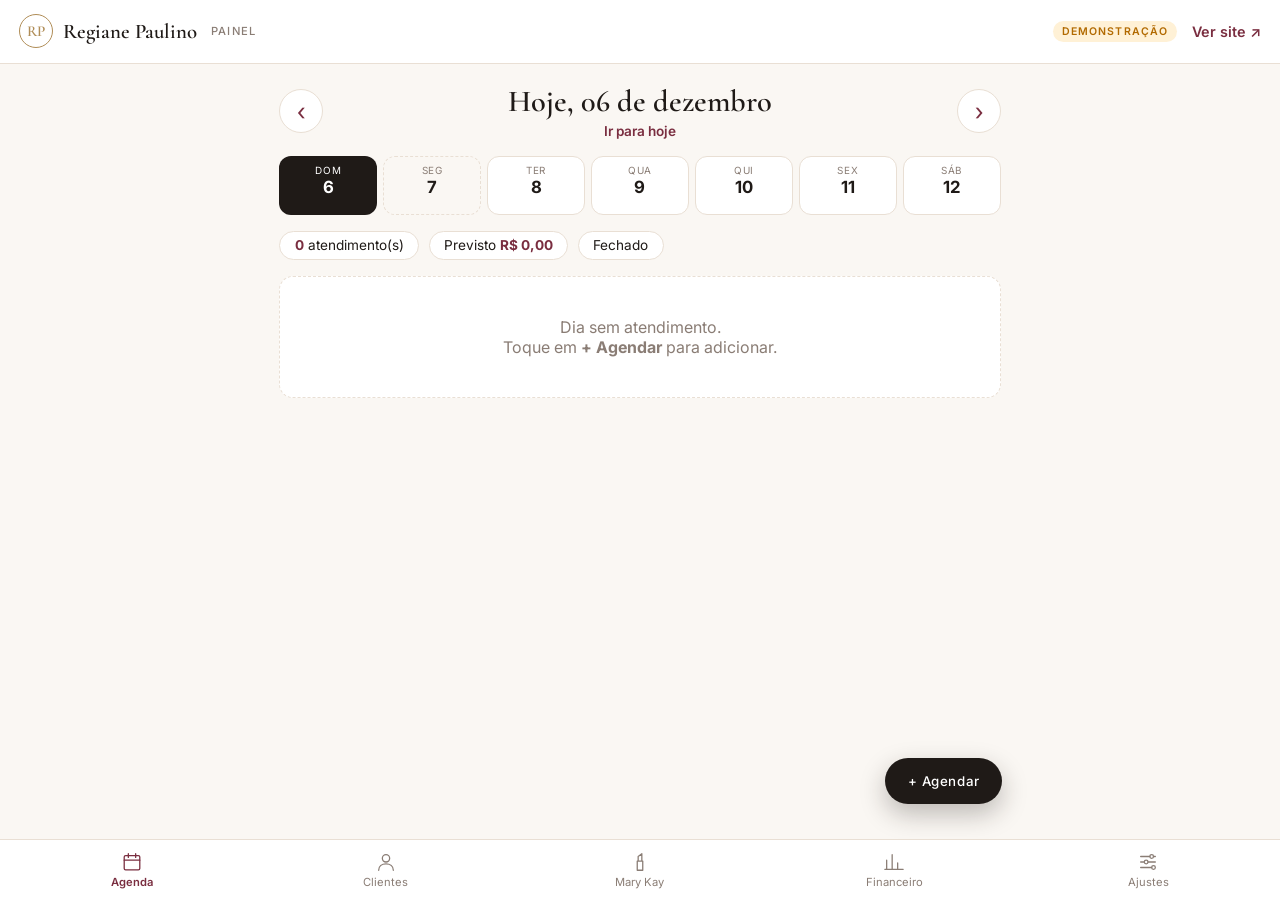
==== admin.html @ 3dbff3c8 "Add files via upload" ====
<!DOCTYPE html>
<html lang="pt-BR">
<head>
  <meta charset="UTF-8">
  <meta name="viewport" content="width=device-width, initial-scale=1.0">
  <meta name="robots" content="noindex">
  <meta name="theme-color" content="#1f1a17">
  <title>Painel · Regiane Paulino</title>
  <link rel="preconnect" href="https://fonts.googleapis.com">
  <link rel="preconnect" href="https://fonts.gstatic.com" crossorigin>
  <link href="https://fonts.googleapis.com/css2?family=Cormorant+Garamond:wght@500;600&family=Inter:wght@400;500;600&display=swap" rel="stylesheet">
  <link rel="stylesheet" href="admin.css">
</head>
<body>
  <!-- LOGIN (só no modo online) -->
  <div class="login" id="login" hidden>
    <form class="login-card" id="login-form">
      <div class="logo"><span class="mono">RP</span>Regiane Paulino</div>
      <p class="ajuda">Entre para acessar a agenda.</p>
      <label>E-mail<input type="email" name="email" required autocomplete="username"></label>
      <label>Senha<input type="password" name="senha" required autocomplete="current-password"></label>
      <p class="erro" id="login-erro"></p>
      <button class="btn btn-full" type="submit">Entrar</button>
    </form>
  </div>

  <div class="carregando" id="carregando"><span class="spinner"></span></div>

  <header class="a-topo">
    <div class="logo"><span class="mono">RP</span>Regiane Paulino <small>Painel</small></div>
    <div class="topo-dir">
      <span class="modo" id="modo"></span>
      <a href="index.html" class="a-link" target="_blank">Ver site ↗</a>
    </div>
  </header>

  <main class="a-main">
    <!-- AGENDA -->
    <section class="view ativa" id="v-agenda">
      <div id="ag-pendentes"></div>
      <div class="cab">
        <button class="ic" data-dia="-1" aria-label="Dia anterior">‹</button>
        <div class="cab-centro">
          <h2 id="ag-titulo"></h2>
          <button class="lnk" id="ag-hoje">Ir para hoje</button>
        </div>
        <button class="ic" data-dia="1" aria-label="Próximo dia">›</button>
      </div>
      <div class="semana" id="ag-semana"></div>
      <div class="resumo" id="ag-resumo"></div>
      <div class="lista" id="ag-lista"></div>
      <button class="fab" data-novo="agendamento">+ Agendar</button>
    </section>

    <!-- CLIENTES -->
    <section class="view" id="v-clientes">
      <div class="cab"><h2>Clientes</h2></div>
      <input class="busca" id="cli-busca" type="search" placeholder="Buscar por nome ou telefone…">
      <div class="lista" id="cli-lista"></div>
      <button class="fab" data-novo="cliente">+ Cliente</button>
    </section>

    <!-- MARY KAY -->
    <section class="view" id="v-mk">
      <div class="cab"><h2>Mary Kay</h2></div>
      <div class="abas">
        <button class="aba ativa" data-sub="vendas">Vendas</button>
        <button class="aba" data-sub="produtos">Estoque</button>
      </div>
      <div class="sub ativa" id="mk-vendas">
        <div class="lista" id="mk-lista-vendas"></div>
        <button class="fab" data-novo="venda">+ Venda</button>
      </div>
      <div class="sub" id="mk-produtos">
        <div class="lista" id="mk-lista-produtos"></div>
        <button class="fab" data-novo="produto">+ Produto</button>
      </div>
    </section>

    <!-- FINANCEIRO -->
    <section class="view" id="v-fin">
      <div class="cab"><h2>Financeiro</h2></div>
      <div class="abas" id="fin-periodo">
        <button class="aba" data-p="hoje">Hoje</button>
        <button class="aba" data-p="semana">7 dias</button>
        <button class="aba ativa" data-p="mes">Este mês</button>
        <button class="aba" data-p="ano">Este ano</button>
      </div>
      <div class="kpis" id="fin-kpis"></div>
      <h3 class="sub-tit">Serviços mais feitos</h3>
      <div class="lista" id="fin-top"></div>
      <h3 class="sub-tit">A receber (Mary Kay fiado)</h3>
      <div class="lista" id="fin-receber"></div>
    </section>

    <!-- AJUSTES -->
    <section class="view" id="v-ajustes">
      <div class="cab"><h2>Ajustes</h2></div>

      <h3 class="sub-tit">Horário de atendimento</h3>
      <div class="lista" id="aj-horarios"></div>

      <h3 class="sub-tit">Folgas e bloqueios</h3>
      <p class="ajuda">Feriados, férias, compromissos — o site não oferece horários nesses períodos.</p>
      <div class="lista" id="aj-bloqueios"></div>
      <button class="btn btn-outline" data-novo="bloqueio">+ Bloquear período</button>

      <h3 class="sub-tit">Regras do agendamento online</h3>
      <div class="lista" id="aj-regras"></div>

      <h3 class="sub-tit">Serviços, duração e preços</h3>
      <div class="lista" id="aj-servicos"></div>
      <button class="btn btn-outline" data-novo="servico">+ Novo serviço</button>

      <h3 class="sub-tit">Dados</h3>
      <p class="ajuda" id="aj-dados-ajuda"></p>
      <div class="botoes">
        <button class="btn" id="aj-exportar">Baixar backup</button>
        <label class="btn btn-outline" id="aj-importar-l">Restaurar backup<input type="file" id="aj-importar" accept="application/json" hidden></label>
        <button class="btn btn-perigo" id="aj-apagar">Apagar dados de teste</button>
        <button class="btn btn-outline" id="aj-sair" hidden>Sair</button>
      </div>
    </section>
  </main>

  <nav class="a-nav">
    <button class="ativa" data-view="agenda"><svg viewBox="0 0 24 24"><rect x="3.5" y="5" width="17" height="15.5" rx="1.5"/><path d="M3.5 10h17M8 3v4M16 3v4"/></svg>Agenda<b class="badge" id="badge-pend" hidden></b></button>
    <button data-view="clientes"><svg viewBox="0 0 24 24"><circle cx="12" cy="8" r="4"/><path d="M4 21c0-4.4 3.6-7 8-7s8 2.6 8 7"/></svg>Clientes</button>
    <button data-view="mk"><svg viewBox="0 0 24 24"><path d="M9 21h6V11H9zM10 11V6l4-3v8"/></svg>Mary Kay</button>
    <button data-view="fin"><svg viewBox="0 0 24 24"><path d="M4 20V10M10 20V4M16 20v-7M22 20H2"/></svg>Financeiro</button>
    <button data-view="ajustes"><svg viewBox="0 0 24 24"><path d="M4 6h10M18 6h2M4 12h4M12 12h8M4 18h12"/><circle cx="16" cy="6" r="2"/><circle cx="10" cy="12" r="2"/><circle cx="18" cy="18" r="2"/></svg>Ajustes</button>
  </nav>

  <dialog class="modal" id="modal">
    <form method="dialog" id="modal-form" novalidate>
      <h3 id="modal-titulo"></h3>
      <div id="modal-aviso" class="aviso" hidden></div>
      <div id="modal-campos"></div>
      <div id="modal-extra"></div>
      <div class="modal-acoes">
        <button type="button" class="btn btn-perigo-lnk" id="modal-excluir" hidden>Excluir</button>
        <span></span>
        <button type="button" class="btn btn-outline" id="modal-cancelar">Cancelar</button>
        <button type="submit" class="btn" id="modal-salvar">Salvar</button>
      </div>
    </form>
  </dialog>

  <div class="toast" id="toast"></div>

  <script src="config.js"></script>
  <script src="agenda-core.js"></script>
  <script src="api.js"></script>
  <script src="admin.js"></script>
</body>
</html>
---- admin.css ----
:root {
  --rose: #7a2e40; --rose-esc: #5e2231; --rose-claro: #f1e4e5; --ouro: #b08d57;
  --nude: #faf7f3; --nude-2: #e9dfd4; --tinta: #1f1a17; --cinza: #8a7d75; --branco: #fff;
  --ok: #2e7d4f; --ok-claro: #dff2e6; --alerta: #b26a00; --alerta-claro: #fff1d6; --perigo: #b3261e;
}
* { box-sizing: border-box; margin: 0; padding: 0; }
body { font-family: "Inter", system-ui, sans-serif; background: var(--nude); color: var(--tinta); padding-bottom: 84px; }
em { font-style: italic; color: var(--rose); }
button { font-family: inherit; cursor: pointer; }
[hidden] { display: none !important; }

.a-topo { position: sticky; top: 0; z-index: 20; display: flex; justify-content: space-between; align-items: center; padding: .9rem 1.2rem; background: var(--branco); border-bottom: 1px solid var(--nude-2); }
.logo { font-family: "Cormorant Garamond", Georgia, serif; font-weight: 600; font-size: 1.3rem; display: flex; align-items: center; gap: .6rem; }
.logo .mono { width: 34px; height: 34px; border: 1px solid var(--ouro); border-radius: 50%; display: grid; place-items: center; color: var(--ouro); font-size: .95rem; }
.logo small { font-family: "Inter", sans-serif; font-weight: 500; font-size: .7rem; text-transform: uppercase; letter-spacing: .1em; color: var(--cinza); margin-left: .3rem; }
.a-link { color: var(--rose); font-weight: 600; font-size: .9rem; text-decoration: none; }

.a-main { max-width: 760px; margin: 0 auto; padding: 1.2rem; }
.view { display: none; }
.view.ativa { display: block; }
.sub { display: none; }
.sub.ativa { display: block; }

.cab { display: flex; align-items: center; justify-content: space-between; gap: 1rem; margin-bottom: 1rem; }
.cab h2 { font-family: "Cormorant Garamond", Georgia, serif; font-weight: 600; font-size: 1.9rem; }
.cab h2::first-letter { text-transform: uppercase; }
.cab-centro { text-align: center; }
.ic { width: 44px; height: 44px; border-radius: 50%; border: 1px solid var(--nude-2); background: var(--branco); font-size: 1.5rem; color: var(--rose); }
.lnk { background: none; border: 0; color: var(--rose); font-weight: 600; font-size: .85rem; }

.resumo { display: flex; gap: .6rem; margin-bottom: 1rem; flex-wrap: wrap; }
.pill { background: var(--branco); border: 1px solid var(--nude-2); border-radius: 999px; padding: .35rem .9rem; font-size: .85rem; }
.pill b { color: var(--rose); }

.lista { display: grid; gap: .7rem; margin-bottom: 1rem; }
.item { background: var(--branco); border-radius: 14px; padding: .9rem 1rem; display: flex; gap: .9rem; align-items: center; border: 1px solid var(--nude-2); cursor: pointer; }
.item:hover { border-color: var(--rose-claro); }
.item .hora { font-weight: 700; color: var(--rose); min-width: 52px; font-size: 1.05rem; }
.item .corpo { flex: 1; min-width: 0; }
.item .t1 { font-weight: 600; }
.item .t2 { font-size: .85rem; color: var(--cinza); white-space: nowrap; overflow: hidden; text-overflow: ellipsis; }
.item .valor { font-weight: 600; white-space: nowrap; }
.item.cancelado { opacity: .5; }
.item.cancelado .t1 { text-decoration: line-through; }
.mini { border: 1px solid var(--nude-2); background: var(--branco); border-radius: 50%; width: 36px; height: 36px; display: grid; place-items: center; color: var(--rose); flex: none; }
.mini svg { width: 18px; height: 18px; fill: none; stroke: currentColor; stroke-width: 1.6; stroke-linecap: round; stroke-linejoin: round; }
.mini:hover { background: var(--rose-claro); }
.vazio { text-align: center; color: var(--cinza); padding: 2.5rem 1rem; background: var(--branco); border-radius: 14px; border: 1px dashed var(--nude-2); }

.st { font-size: .72rem; font-weight: 600; padding: .15rem .55rem; border-radius: 999px; text-transform: uppercase; letter-spacing: .03em; }
.st-agendado { background: var(--rose-claro); color: var(--rose-esc); }
.st-concluido, .st-pago { background: var(--ok-claro); color: var(--ok); }
.st-cancelado { background: #eee; color: #666; }
.st-fiado, .st-baixo { background: var(--alerta-claro); color: var(--alerta); }

.busca { width: 100%; padding: .8rem 1rem; border-radius: 12px; border: 1px solid var(--nude-2); font: inherit; margin-bottom: 1rem; background: var(--branco); }
.abas { display: flex; gap: .4rem; background: var(--branco); padding: .3rem; border-radius: 999px; margin-bottom: 1rem; border: 1px solid var(--nude-2); }
.aba { flex: 1; border: 0; background: none; padding: .55rem; border-radius: 999px; font-weight: 500; color: var(--cinza); }
.aba.ativa { background: var(--rose); color: var(--branco); }

.kpis { display: grid; grid-template-columns: repeat(2, 1fr); gap: .7rem; margin-bottom: 1.5rem; }
.kpi { background: var(--branco); border-radius: 14px; padding: 1rem; border: 1px solid var(--nude-2); }
.kpi small { color: var(--cinza); font-size: .8rem; }
.kpi strong { display: block; font-size: 1.45rem; margin-top: .2rem; font-weight: 600; }
.kpi.destaque { background: var(--tinta) !important; border-color: var(--tinta) !important; }
.kpi.destaque small { color: #d8bf95 !important; }
.kpi.destaque { background: var(--rose); color: var(--branco); border-color: var(--rose); grid-column: span 2; }
.kpi.destaque small { color: var(--rose-claro); }
.sub-tit { font-size: 1rem; margin: 1.5rem 0 .7rem; }
.sub-tit.perigo { color: var(--perigo); }
.ajuda { color: var(--cinza); font-size: .9rem; margin-bottom: .8rem; }
.botoes { display: flex; gap: .6rem; flex-wrap: wrap; }

.btn { display: inline-block; background: var(--rose); color: var(--branco); border: 2px solid var(--rose); padding: .65rem 1.2rem; border-radius: 999px; font-weight: 600; font-size: .92rem; }
.btn-outline { background: transparent; color: var(--rose); }
.btn-perigo { background: var(--perigo); border-color: var(--perigo); }
.btn-perigo-lnk { background: none; border-color: transparent; color: var(--perigo); padding-left: 0; }

.fab { position: fixed; right: 18px; bottom: 96px; z-index: 15; background: var(--tinta); color: var(--branco); border: 0; border-radius: 999px; padding: .95rem 1.4rem; font-weight: 500; letter-spacing: .04em; box-shadow: 0 10px 26px rgba(31,26,23,.28); }

.a-nav { position: fixed; left: 0; right: 0; bottom: 0; z-index: 20; display: grid; grid-template-columns: repeat(5, 1fr); background: var(--branco); border-top: 1px solid var(--nude-2); padding: .4rem .3rem calc(.4rem + env(safe-area-inset-bottom)); }
.a-nav button { background: none; border: 0; font-size: .7rem; color: var(--cinza); display: grid; gap: .1rem; padding: .3rem 0; border-radius: 12px; }
.a-nav svg { width: 22px; height: 22px; margin: 0 auto; fill: none; stroke: currentColor; stroke-width: 1.4; stroke-linecap: round; stroke-linejoin: round; }
.a-nav .ativa { color: var(--rose); font-weight: 600; }

.modal { border: 0; border-radius: 20px; padding: 0; width: min(520px, 94vw); margin: auto; box-shadow: 0 20px 60px rgba(0,0,0,.25); }
.modal::backdrop { background: rgba(43,29,32,.55); }
.modal form { padding: 1.4rem; display: grid; gap: .9rem; }
.modal h3 { font-family: "Cormorant Garamond", Georgia, serif; font-weight: 600; font-size: 1.6rem; }
#modal-campos { display: grid; gap: .8rem; grid-template-columns: 1fr 1fr; }
#modal-campos label { display: grid; gap: .3rem; font-size: .85rem; font-weight: 500; grid-column: span 2; }
#modal-campos label.meia { grid-column: span 1; }
#modal-campos input, #modal-campos select, #modal-campos textarea { font: inherit; padding: .7rem .85rem; border: 1px solid var(--nude-2); border-radius: 10px; background: var(--nude); width: 100%; }
#modal-campos .check { display: flex; align-items: center; gap: .5rem; }
#modal-campos .check input { width: auto; }
.modal-acoes { display: flex; gap: .5rem; align-items: center; }
.modal-acoes span { flex: 1; }

.toast { position: fixed; left: 50%; bottom: 100px; transform: translate(-50%, 20px); background: var(--tinta); color: var(--branco); padding: .7rem 1.2rem; border-radius: 999px; font-size: .9rem; opacity: 0; pointer-events: none; transition: .25s; z-index: 50; }
.toast.show { opacity: 1; transform: translate(-50%, 0); }

@media (min-width: 900px) {
  .fab { right: calc(50% - 380px + 18px); }
}

/* ---------- agendamento: novos elementos ---------- */
.login { position: fixed; inset: 0; z-index: 90; background: var(--nude); display: grid; place-items: center; padding: 1.2rem; }
.login-card { background: var(--branco); border-top: 3px solid var(--rose); padding: 2.2rem; width: min(380px, 100%); display: grid; gap: 1rem; box-shadow: 0 20px 60px rgba(31,26,23,.1); }
.login-card .logo { font-size: 1.5rem; }
.login-card label { display: grid; gap: .3rem; font-size: .85rem; font-weight: 500; }
.login-card input { font: inherit; padding: .75rem .85rem; border: 1px solid var(--nude-2); border-radius: 10px; background: var(--nude); }
.erro { color: var(--perigo); font-size: .88rem; }
.erro:empty { display: none; }
.btn-full { width: 100%; }
.carregando { position: fixed; inset: 0; z-index: 80; background: rgba(250,247,243,.8); display: grid; place-items: center; }
.carregando[hidden] { display: none; }
.spinner { width: 30px; height: 30px; border: 2px solid var(--nude-2); border-top-color: var(--rose); border-radius: 50%; animation: gira .9s linear infinite; }
@keyframes gira { to { transform: rotate(360deg); } }
.topo-dir { display: flex; align-items: center; gap: .9rem; }
.modo { font-size: .66rem; letter-spacing: .1em; text-transform: uppercase; font-weight: 600; padding: .25rem .6rem; border-radius: 999px; background: var(--ok-claro); color: var(--ok); }
.modo.demo { background: var(--alerta-claro); color: var(--alerta); }

.a-nav button { position: relative; }
.badge { position: absolute; top: 2px; left: 55%; min-width: 18px; height: 18px; padding: 0 5px; border-radius: 999px; background: var(--rose); color: var(--branco); font-size: .66rem; display: grid; place-items: center; font-weight: 600; }

.pendentes { background: var(--alerta-claro); border: 1px solid #f0d9a8; border-radius: 16px; padding: 1rem; margin-bottom: 1.4rem; display: grid; gap: .6rem; }
.pendentes h3 { font-size: .95rem; display: flex; align-items: center; gap: .5rem; }
.pendentes h3 b { background: var(--alerta); color: var(--branco); border-radius: 999px; font-size: .72rem; padding: .1rem .5rem; }
.item.pend { border-color: #f0d9a8; }

.semana { display: grid; grid-template-columns: repeat(7, 1fr); gap: .35rem; margin-bottom: 1rem; }
.sd { background: var(--branco); border: 1px solid var(--nude-2); border-radius: 12px; padding: .45rem 0 .3rem; display: grid; gap: .05rem; color: var(--tinta); }
.sd small { font-size: .62rem; text-transform: uppercase; letter-spacing: .06em; color: var(--cinza); }
.sd b { font-size: 1.05rem; }
.sd i { font-style: normal; color: var(--rose); font-size: .7rem; line-height: 1; min-height: .7rem; letter-spacing: 1px; }
.sd.fechado { background: transparent; border-style: dashed; }
.sd.hoje b { color: var(--rose); }
.sd.sel { background: var(--tinta); border-color: var(--tinta); color: var(--branco); }
.sd.sel small, .sd.sel b, .sd.sel i { color: var(--branco); }

.item .hora { display: grid; line-height: 1.15; }
.item .hora small { font-size: .72rem; font-weight: 500; color: var(--cinza); }
.tag-site { font-size: .6rem; text-transform: uppercase; letter-spacing: .08em; background: var(--nude); border: 1px solid var(--nude-2); border-radius: 6px; padding: .05rem .35rem; color: var(--cinza); font-weight: 600; vertical-align: middle; }
.mini.conf { color: var(--ok); }
.mini.rec { color: var(--perigo); }
.item.faltou { opacity: .55; }
.pill.bloq { background: #f3e6e8; border-color: #e7c9cf; color: var(--rose-esc); }
.st-pendente { background: var(--alerta-claro); color: var(--alerta); }
.st-faltou { background: #f6dede; color: var(--perigo); }

.aviso { background: var(--alerta-claro); color: #6d4a00; border-radius: 10px; padding: .7rem .9rem; font-size: .88rem; }
.aviso[hidden] { display: none; }
#modal-campos label.check.meia { grid-column: span 1; }
.meta { margin: 0; }
.hist-tit { font-size: .9rem; margin-top: .4rem; }
.hist { list-style: none; display: grid; gap: .4rem; max-height: 200px; overflow: auto; }
.hist li { display: flex; gap: .6rem; align-items: center; font-size: .85rem; background: var(--nude); border-radius: 8px; padding: .45rem .6rem; }
.hist li span { color: var(--cinza); white-space: nowrap; }
.hist li em { margin-left: auto; font-style: normal; }
.toast.erro { background: var(--perigo); }
.modal { max-height: 92vh; }
.modal form { max-height: 92vh; overflow: auto; }
.btn:disabled { opacity: .6; }
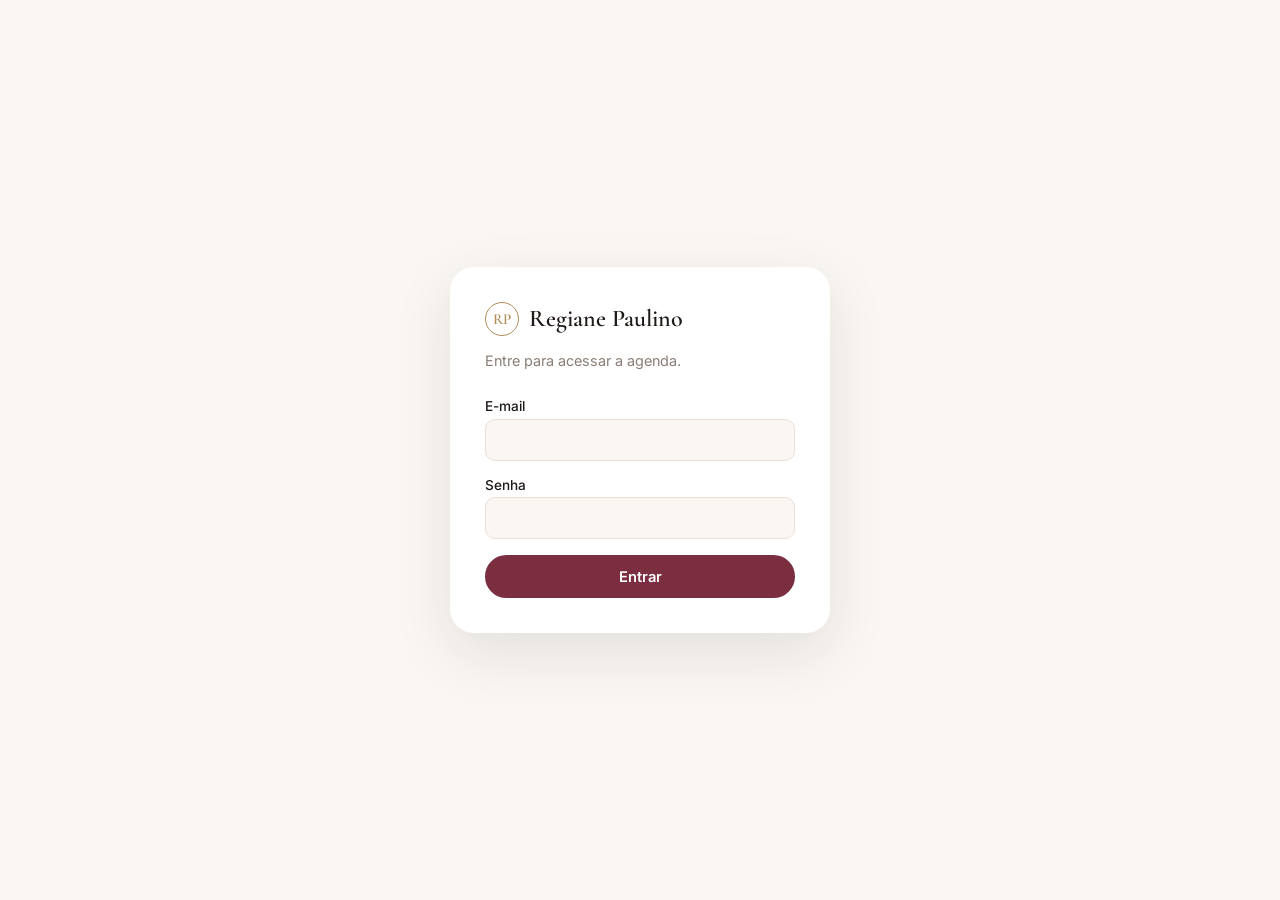
==== commit e61a6526: "Update admin.html" ====
--- a/admin.html
+++ b/admin.html
@@ -38,6 +38,10 @@
     <!-- AGENDA -->
     <section class="view ativa" id="v-agenda">
       <div id="ag-pendentes"></div>
+      <div class="abas" id="ag-modo">
+        <button class="aba ativa" data-m="dia">Dia · horário a horário</button>
+        <button class="aba" data-m="semana">Semana · todos os dias</button>
+      </div>
       <div class="cab">
         <button class="ic" data-dia="-1" aria-label="Dia anterior">‹</button>
         <div class="cab-centro">
--- a/admin.css
+++ b/admin.css
@@ -1,163 +1,206 @@
-:root {
-  --rose: #7a2e40; --rose-esc: #5e2231; --rose-claro: #f1e4e5; --ouro: #b08d57;
-  --nude: #faf7f3; --nude-2: #e9dfd4; --tinta: #1f1a17; --cinza: #8a7d75; --branco: #fff;
-  --ok: #2e7d4f; --ok-claro: #dff2e6; --alerta: #b26a00; --alerta-claro: #fff1d6; --perigo: #b3261e;
-}
-* { box-sizing: border-box; margin: 0; padding: 0; }
-body { font-family: "Inter", system-ui, sans-serif; background: var(--nude); color: var(--tinta); padding-bottom: 84px; }
-em { font-style: italic; color: var(--rose); }
-button { font-family: inherit; cursor: pointer; }
-[hidden] { display: none !important; }
-
-.a-topo { position: sticky; top: 0; z-index: 20; display: flex; justify-content: space-between; align-items: center; padding: .9rem 1.2rem; background: var(--branco); border-bottom: 1px solid var(--nude-2); }
-.logo { font-family: "Cormorant Garamond", Georgia, serif; font-weight: 600; font-size: 1.3rem; display: flex; align-items: center; gap: .6rem; }
-.logo .mono { width: 34px; height: 34px; border: 1px solid var(--ouro); border-radius: 50%; display: grid; place-items: center; color: var(--ouro); font-size: .95rem; }
-.logo small { font-family: "Inter", sans-serif; font-weight: 500; font-size: .7rem; text-transform: uppercase; letter-spacing: .1em; color: var(--cinza); margin-left: .3rem; }
-.a-link { color: var(--rose); font-weight: 600; font-size: .9rem; text-decoration: none; }
-
-.a-main { max-width: 760px; margin: 0 auto; padding: 1.2rem; }
-.view { display: none; }
-.view.ativa { display: block; }
-.sub { display: none; }
-.sub.ativa { display: block; }
-
-.cab { display: flex; align-items: center; justify-content: space-between; gap: 1rem; margin-bottom: 1rem; }
-.cab h2 { font-family: "Cormorant Garamond", Georgia, serif; font-weight: 600; font-size: 1.9rem; }
-.cab h2::first-letter { text-transform: uppercase; }
-.cab-centro { text-align: center; }
-.ic { width: 44px; height: 44px; border-radius: 50%; border: 1px solid var(--nude-2); background: var(--branco); font-size: 1.5rem; color: var(--rose); }
-.lnk { background: none; border: 0; color: var(--rose); font-weight: 600; font-size: .85rem; }
-
-.resumo { display: flex; gap: .6rem; margin-bottom: 1rem; flex-wrap: wrap; }
-.pill { background: var(--branco); border: 1px solid var(--nude-2); border-radius: 999px; padding: .35rem .9rem; font-size: .85rem; }
-.pill b { color: var(--rose); }
-
-.lista { display: grid; gap: .7rem; margin-bottom: 1rem; }
-.item { background: var(--branco); border-radius: 14px; padding: .9rem 1rem; display: flex; gap: .9rem; align-items: center; border: 1px solid var(--nude-2); cursor: pointer; }
-.item:hover { border-color: var(--rose-claro); }
-.item .hora { font-weight: 700; color: var(--rose); min-width: 52px; font-size: 1.05rem; }
-.item .corpo { flex: 1; min-width: 0; }
-.item .t1 { font-weight: 600; }
-.item .t2 { font-size: .85rem; color: var(--cinza); white-space: nowrap; overflow: hidden; text-overflow: ellipsis; }
-.item .valor { font-weight: 600; white-space: nowrap; }
-.item.cancelado { opacity: .5; }
-.item.cancelado .t1 { text-decoration: line-through; }
-.mini { border: 1px solid var(--nude-2); background: var(--branco); border-radius: 50%; width: 36px; height: 36px; display: grid; place-items: center; color: var(--rose); flex: none; }
-.mini svg { width: 18px; height: 18px; fill: none; stroke: currentColor; stroke-width: 1.6; stroke-linecap: round; stroke-linejoin: round; }
-.mini:hover { background: var(--rose-claro); }
-.vazio { text-align: center; color: var(--cinza); padding: 2.5rem 1rem; background: var(--branco); border-radius: 14px; border: 1px dashed var(--nude-2); }
-
-.st { font-size: .72rem; font-weight: 600; padding: .15rem .55rem; border-radius: 999px; text-transform: uppercase; letter-spacing: .03em; }
-.st-agendado { background: var(--rose-claro); color: var(--rose-esc); }
-.st-concluido, .st-pago { background: var(--ok-claro); color: var(--ok); }
-.st-cancelado { background: #eee; color: #666; }
-.st-fiado, .st-baixo { background: var(--alerta-claro); color: var(--alerta); }
-
-.busca { width: 100%; padding: .8rem 1rem; border-radius: 12px; border: 1px solid var(--nude-2); font: inherit; margin-bottom: 1rem; background: var(--branco); }
-.abas { display: flex; gap: .4rem; background: var(--branco); padding: .3rem; border-radius: 999px; margin-bottom: 1rem; border: 1px solid var(--nude-2); }
-.aba { flex: 1; border: 0; background: none; padding: .55rem; border-radius: 999px; font-weight: 500; color: var(--cinza); }
-.aba.ativa { background: var(--rose); color: var(--branco); }
-
-.kpis { display: grid; grid-template-columns: repeat(2, 1fr); gap: .7rem; margin-bottom: 1.5rem; }
-.kpi { background: var(--branco); border-radius: 14px; padding: 1rem; border: 1px solid var(--nude-2); }
-.kpi small { color: var(--cinza); font-size: .8rem; }
-.kpi strong { display: block; font-size: 1.45rem; margin-top: .2rem; font-weight: 600; }
-.kpi.destaque { background: var(--tinta) !important; border-color: var(--tinta) !important; }
-.kpi.destaque small { color: #d8bf95 !important; }
-.kpi.destaque { background: var(--rose); color: var(--branco); border-color: var(--rose); grid-column: span 2; }
-.kpi.destaque small { color: var(--rose-claro); }
-.sub-tit { font-size: 1rem; margin: 1.5rem 0 .7rem; }
-.sub-tit.perigo { color: var(--perigo); }
-.ajuda { color: var(--cinza); font-size: .9rem; margin-bottom: .8rem; }
-.botoes { display: flex; gap: .6rem; flex-wrap: wrap; }
-
-.btn { display: inline-block; background: var(--rose); color: var(--branco); border: 2px solid var(--rose); padding: .65rem 1.2rem; border-radius: 999px; font-weight: 600; font-size: .92rem; }
-.btn-outline { background: transparent; color: var(--rose); }
-.btn-perigo { background: var(--perigo); border-color: var(--perigo); }
-.btn-perigo-lnk { background: none; border-color: transparent; color: var(--perigo); padding-left: 0; }
-
-.fab { position: fixed; right: 18px; bottom: 96px; z-index: 15; background: var(--tinta); color: var(--branco); border: 0; border-radius: 999px; padding: .95rem 1.4rem; font-weight: 500; letter-spacing: .04em; box-shadow: 0 10px 26px rgba(31,26,23,.28); }
-
-.a-nav { position: fixed; left: 0; right: 0; bottom: 0; z-index: 20; display: grid; grid-template-columns: repeat(5, 1fr); background: var(--branco); border-top: 1px solid var(--nude-2); padding: .4rem .3rem calc(.4rem + env(safe-area-inset-bottom)); }
-.a-nav button { background: none; border: 0; font-size: .7rem; color: var(--cinza); display: grid; gap: .1rem; padding: .3rem 0; border-radius: 12px; }
-.a-nav svg { width: 22px; height: 22px; margin: 0 auto; fill: none; stroke: currentColor; stroke-width: 1.4; stroke-linecap: round; stroke-linejoin: round; }
-.a-nav .ativa { color: var(--rose); font-weight: 600; }
-
-.modal { border: 0; border-radius: 20px; padding: 0; width: min(520px, 94vw); margin: auto; box-shadow: 0 20px 60px rgba(0,0,0,.25); }
-.modal::backdrop { background: rgba(43,29,32,.55); }
-.modal form { padding: 1.4rem; display: grid; gap: .9rem; }
-.modal h3 { font-family: "Cormorant Garamond", Georgia, serif; font-weight: 600; font-size: 1.6rem; }
-#modal-campos { display: grid; gap: .8rem; grid-template-columns: 1fr 1fr; }
-#modal-campos label { display: grid; gap: .3rem; font-size: .85rem; font-weight: 500; grid-column: span 2; }
-#modal-campos label.meia { grid-column: span 1; }
-#modal-campos input, #modal-campos select, #modal-campos textarea { font: inherit; padding: .7rem .85rem; border: 1px solid var(--nude-2); border-radius: 10px; background: var(--nude); width: 100%; }
-#modal-campos .check { display: flex; align-items: center; gap: .5rem; }
-#modal-campos .check input { width: auto; }
-.modal-acoes { display: flex; gap: .5rem; align-items: center; }
-.modal-acoes span { flex: 1; }
-
-.toast { position: fixed; left: 50%; bottom: 100px; transform: translate(-50%, 20px); background: var(--tinta); color: var(--branco); padding: .7rem 1.2rem; border-radius: 999px; font-size: .9rem; opacity: 0; pointer-events: none; transition: .25s; z-index: 50; }
-.toast.show { opacity: 1; transform: translate(-50%, 0); }
-
-@media (min-width: 900px) {
-  .fab { right: calc(50% - 380px + 18px); }
-}
-
-/* ---------- agendamento: novos elementos ---------- */
-.login { position: fixed; inset: 0; z-index: 90; background: var(--nude); display: grid; place-items: center; padding: 1.2rem; }
-.login-card { background: var(--branco); border-top: 3px solid var(--rose); padding: 2.2rem; width: min(380px, 100%); display: grid; gap: 1rem; box-shadow: 0 20px 60px rgba(31,26,23,.1); }
-.login-card .logo { font-size: 1.5rem; }
-.login-card label { display: grid; gap: .3rem; font-size: .85rem; font-weight: 500; }
-.login-card input { font: inherit; padding: .75rem .85rem; border: 1px solid var(--nude-2); border-radius: 10px; background: var(--nude); }
-.erro { color: var(--perigo); font-size: .88rem; }
-.erro:empty { display: none; }
-.btn-full { width: 100%; }
-.carregando { position: fixed; inset: 0; z-index: 80; background: rgba(250,247,243,.8); display: grid; place-items: center; }
-.carregando[hidden] { display: none; }
-.spinner { width: 30px; height: 30px; border: 2px solid var(--nude-2); border-top-color: var(--rose); border-radius: 50%; animation: gira .9s linear infinite; }
-@keyframes gira { to { transform: rotate(360deg); } }
-.topo-dir { display: flex; align-items: center; gap: .9rem; }
-.modo { font-size: .66rem; letter-spacing: .1em; text-transform: uppercase; font-weight: 600; padding: .25rem .6rem; border-radius: 999px; background: var(--ok-claro); color: var(--ok); }
-.modo.demo { background: var(--alerta-claro); color: var(--alerta); }
-
-.a-nav button { position: relative; }
-.badge { position: absolute; top: 2px; left: 55%; min-width: 18px; height: 18px; padding: 0 5px; border-radius: 999px; background: var(--rose); color: var(--branco); font-size: .66rem; display: grid; place-items: center; font-weight: 600; }
-
-.pendentes { background: var(--alerta-claro); border: 1px solid #f0d9a8; border-radius: 16px; padding: 1rem; margin-bottom: 1.4rem; display: grid; gap: .6rem; }
-.pendentes h3 { font-size: .95rem; display: flex; align-items: center; gap: .5rem; }
-.pendentes h3 b { background: var(--alerta); color: var(--branco); border-radius: 999px; font-size: .72rem; padding: .1rem .5rem; }
-.item.pend { border-color: #f0d9a8; }
-
-.semana { display: grid; grid-template-columns: repeat(7, 1fr); gap: .35rem; margin-bottom: 1rem; }
-.sd { background: var(--branco); border: 1px solid var(--nude-2); border-radius: 12px; padding: .45rem 0 .3rem; display: grid; gap: .05rem; color: var(--tinta); }
-.sd small { font-size: .62rem; text-transform: uppercase; letter-spacing: .06em; color: var(--cinza); }
-.sd b { font-size: 1.05rem; }
-.sd i { font-style: normal; color: var(--rose); font-size: .7rem; line-height: 1; min-height: .7rem; letter-spacing: 1px; }
-.sd.fechado { background: transparent; border-style: dashed; }
-.sd.hoje b { color: var(--rose); }
-.sd.sel { background: var(--tinta); border-color: var(--tinta); color: var(--branco); }
-.sd.sel small, .sd.sel b, .sd.sel i { color: var(--branco); }
-
-.item .hora { display: grid; line-height: 1.15; }
-.item .hora small { font-size: .72rem; font-weight: 500; color: var(--cinza); }
-.tag-site { font-size: .6rem; text-transform: uppercase; letter-spacing: .08em; background: var(--nude); border: 1px solid var(--nude-2); border-radius: 6px; padding: .05rem .35rem; color: var(--cinza); font-weight: 600; vertical-align: middle; }
-.mini.conf { color: var(--ok); }
-.mini.rec { color: var(--perigo); }
-.item.faltou { opacity: .55; }
-.pill.bloq { background: #f3e6e8; border-color: #e7c9cf; color: var(--rose-esc); }
-.st-pendente { background: var(--alerta-claro); color: var(--alerta); }
-.st-faltou { background: #f6dede; color: var(--perigo); }
-
-.aviso { background: var(--alerta-claro); color: #6d4a00; border-radius: 10px; padding: .7rem .9rem; font-size: .88rem; }
-.aviso[hidden] { display: none; }
-#modal-campos label.check.meia { grid-column: span 1; }
-.meta { margin: 0; }
-.hist-tit { font-size: .9rem; margin-top: .4rem; }
-.hist { list-style: none; display: grid; gap: .4rem; max-height: 200px; overflow: auto; }
-.hist li { display: flex; gap: .6rem; align-items: center; font-size: .85rem; background: var(--nude); border-radius: 8px; padding: .45rem .6rem; }
-.hist li span { color: var(--cinza); white-space: nowrap; }
-.hist li em { margin-left: auto; font-style: normal; }
-.toast.erro { background: var(--perigo); }
-.modal { max-height: 92vh; }
-.modal form { max-height: 92vh; overflow: auto; }
+:root {
+  --rose: #7a2e40; --rose-esc: #5e2231; --rose-claro: #f1e4e5; --ouro: #b08d57;
+  --nude: #faf7f3; --nude-2: #e9dfd4; --tinta: #1f1a17; --cinza: #8a7d75; --branco: #fff;
+  --ok: #2e7d4f; --ok-claro: #dff2e6; --alerta: #b26a00; --alerta-claro: #fff1d6; --perigo: #b3261e;
+}
+* { box-sizing: border-box; margin: 0; padding: 0; }
+body { font-family: "Inter", system-ui, sans-serif; background: var(--nude); color: var(--tinta); padding-bottom: 84px; }
+em { font-style: italic; color: var(--rose); }
+button { font-family: inherit; cursor: pointer; }
+[hidden] { display: none !important; }
+
+.a-topo { position: sticky; top: 0; z-index: 20; display: flex; justify-content: space-between; align-items: center; padding: .9rem 1.2rem; background: var(--branco); border-bottom: 1px solid var(--nude-2); }
+.logo { font-family: "Cormorant Garamond", Georgia, serif; font-weight: 600; font-size: 1.3rem; display: flex; align-items: center; gap: .6rem; }
+.logo .mono { width: 34px; height: 34px; border: 1px solid var(--ouro); border-radius: 50%; display: grid; place-items: center; color: var(--ouro); font-size: .95rem; }
+.logo small { font-family: "Inter", sans-serif; font-weight: 500; font-size: .7rem; text-transform: uppercase; letter-spacing: .1em; color: var(--cinza); margin-left: .3rem; }
+.a-link { color: var(--rose); font-weight: 600; font-size: .9rem; text-decoration: none; }
+
+.a-main { max-width: 760px; margin: 0 auto; padding: 1.2rem; }
+.view { display: none; }
+.view.ativa { display: block; }
+.sub { display: none; }
+.sub.ativa { display: block; }
+
+.cab { display: flex; align-items: center; justify-content: space-between; gap: 1rem; margin-bottom: 1rem; }
+.cab h2 { font-family: "Cormorant Garamond", Georgia, serif; font-weight: 600; font-size: 1.9rem; }
+.cab h2::first-letter { text-transform: uppercase; }
+.cab-centro { text-align: center; }
+.ic { width: 44px; height: 44px; border-radius: 50%; border: 1px solid var(--nude-2); background: var(--branco); font-size: 1.5rem; color: var(--rose); }
+.lnk { background: none; border: 0; color: var(--rose); font-weight: 600; font-size: .85rem; }
+
+.resumo { display: flex; gap: .6rem; margin-bottom: 1rem; flex-wrap: wrap; }
+.pill { background: var(--branco); border: 1px solid var(--nude-2); border-radius: 999px; padding: .35rem .9rem; font-size: .85rem; }
+.pill b { color: var(--rose); }
+
+.lista { display: grid; gap: .7rem; margin-bottom: 1rem; }
+.item { background: var(--branco); border-radius: 14px; padding: .9rem 1rem; display: flex; gap: .9rem; align-items: center; border: 1px solid var(--nude-2); cursor: pointer; }
+.item:hover { border-color: var(--rose-claro); }
+.item .hora { font-weight: 700; color: var(--rose); min-width: 52px; font-size: 1.05rem; }
+.item .corpo { flex: 1; min-width: 0; }
+.item .t1 { font-weight: 600; }
+.item .t2 { font-size: .85rem; color: var(--cinza); white-space: nowrap; overflow: hidden; text-overflow: ellipsis; }
+.item .valor { font-weight: 600; white-space: nowrap; }
+.item.cancelado { opacity: .5; }
+.item.cancelado .t1 { text-decoration: line-through; }
+.mini { border: 1px solid var(--nude-2); background: var(--branco); border-radius: 50%; width: 36px; height: 36px; display: grid; place-items: center; color: var(--rose); flex: none; }
+.mini svg { width: 18px; height: 18px; fill: none; stroke: currentColor; stroke-width: 1.6; stroke-linecap: round; stroke-linejoin: round; }
+.mini:hover { background: var(--rose-claro); }
+.vazio { text-align: center; color: var(--cinza); padding: 2.5rem 1rem; background: var(--branco); border-radius: 14px; border: 1px dashed var(--nude-2); }
+
+.st { font-size: .72rem; font-weight: 600; padding: .15rem .55rem; border-radius: 999px; text-transform: uppercase; letter-spacing: .03em; }
+.st-agendado { background: var(--rose-claro); color: var(--rose-esc); }
+.st-concluido, .st-pago { background: var(--ok-claro); color: var(--ok); }
+.st-cancelado { background: #eee; color: #666; }
+.st-fiado, .st-baixo { background: var(--alerta-claro); color: var(--alerta); }
+
+.busca { width: 100%; padding: .8rem 1rem; border-radius: 12px; border: 1px solid var(--nude-2); font: inherit; margin-bottom: 1rem; background: var(--branco); }
+.abas { display: flex; gap: .4rem; background: var(--branco); padding: .3rem; border-radius: 999px; margin-bottom: 1rem; border: 1px solid var(--nude-2); }
+.aba { flex: 1; border: 0; background: none; padding: .55rem; border-radius: 999px; font-weight: 500; color: var(--cinza); }
+.aba.ativa { background: var(--rose); color: var(--branco); }
+
+.kpis { display: grid; grid-template-columns: repeat(2, 1fr); gap: .7rem; margin-bottom: 1.5rem; }
+.kpi { background: var(--branco); border-radius: 14px; padding: 1rem; border: 1px solid var(--nude-2); }
+.kpi small { color: var(--cinza); font-size: .8rem; }
+.kpi strong { display: block; font-size: 1.45rem; margin-top: .2rem; font-weight: 600; }
+.kpi.destaque { background: var(--tinta) !important; border-color: var(--tinta) !important; }
+.kpi.destaque small { color: #d8bf95 !important; }
+.kpi.destaque { background: var(--rose); color: var(--branco); border-color: var(--rose); grid-column: span 2; }
+.kpi.destaque small { color: var(--rose-claro); }
+.sub-tit { font-size: 1rem; margin: 1.5rem 0 .7rem; }
+.sub-tit.perigo { color: var(--perigo); }
+.ajuda { color: var(--cinza); font-size: .9rem; margin-bottom: .8rem; }
+.botoes { display: flex; gap: .6rem; flex-wrap: wrap; }
+
+.btn { display: inline-block; background: var(--rose); color: var(--branco); border: 2px solid var(--rose); padding: .65rem 1.2rem; border-radius: 999px; font-weight: 600; font-size: .92rem; }
+.btn-outline { background: transparent; color: var(--rose); }
+.btn-perigo { background: var(--perigo); border-color: var(--perigo); }
+.btn-perigo-lnk { background: none; border-color: transparent; color: var(--perigo); padding-left: 0; }
+
+.fab { position: fixed; right: 18px; bottom: 96px; z-index: 15; background: var(--tinta); color: var(--branco); border: 0; border-radius: 999px; padding: .95rem 1.4rem; font-weight: 500; letter-spacing: .04em; box-shadow: 0 10px 26px rgba(31,26,23,.28); }
+
+.a-nav { position: fixed; left: 0; right: 0; bottom: 0; z-index: 20; display: grid; grid-template-columns: repeat(5, 1fr); background: var(--branco); border-top: 1px solid var(--nude-2); padding: .4rem .3rem calc(.4rem + env(safe-area-inset-bottom)); }
+.a-nav button { background: none; border: 0; font-size: .7rem; color: var(--cinza); display: grid; gap: .1rem; padding: .3rem 0; border-radius: 12px; }
+.a-nav svg { width: 22px; height: 22px; margin: 0 auto; fill: none; stroke: currentColor; stroke-width: 1.4; stroke-linecap: round; stroke-linejoin: round; }
+.a-nav .ativa { color: var(--rose); font-weight: 600; }
+
+.modal { border: 0; border-radius: 20px; padding: 0; width: min(520px, 94vw); margin: auto; box-shadow: 0 20px 60px rgba(0,0,0,.25); }
+.modal::backdrop { background: rgba(43,29,32,.55); }
+.modal form { padding: 1.4rem; display: grid; gap: .9rem; }
+.modal h3 { font-family: "Cormorant Garamond", Georgia, serif; font-weight: 600; font-size: 1.6rem; }
+#modal-campos { display: grid; gap: .8rem; grid-template-columns: 1fr 1fr; }
+#modal-campos label { display: grid; gap: .3rem; font-size: .85rem; font-weight: 500; grid-column: span 2; }
+#modal-campos label.meia { grid-column: span 1; }
+#modal-campos input, #modal-campos select, #modal-campos textarea { font: inherit; padding: .7rem .85rem; border: 1px solid var(--nude-2); border-radius: 10px; background: var(--nude); width: 100%; }
+#modal-campos .check { display: flex; align-items: center; gap: .5rem; }
+#modal-campos .check input { width: auto; }
+.modal-acoes { display: flex; gap: .5rem; align-items: center; }
+.modal-acoes span { flex: 1; }
+
+.toast { position: fixed; left: 50%; bottom: 100px; transform: translate(-50%, 20px); background: var(--tinta); color: var(--branco); padding: .7rem 1.2rem; border-radius: 999px; font-size: .9rem; opacity: 0; pointer-events: none; transition: .25s; z-index: 50; }
+.toast.show { opacity: 1; transform: translate(-50%, 0); }
+
+@media (min-width: 900px) {
+  .fab { right: calc(50% - 380px + 18px); }
+}
+
+/* ---------- agendamento: novos elementos ---------- */
+.login { position: fixed; inset: 0; z-index: 90; background: var(--nude); display: grid; place-items: center; padding: 1.2rem; }
+.login-card { background: var(--branco); border-top: 3px solid var(--rose); padding: 2.2rem; width: min(380px, 100%); display: grid; gap: 1rem; box-shadow: 0 20px 60px rgba(31,26,23,.1); }
+.login-card .logo { font-size: 1.5rem; }
+.login-card label { display: grid; gap: .3rem; font-size: .85rem; font-weight: 500; }
+.login-card input { font: inherit; padding: .75rem .85rem; border: 1px solid var(--nude-2); border-radius: 10px; background: var(--nude); }
+.erro { color: var(--perigo); font-size: .88rem; }
+.erro:empty { display: none; }
+.btn-full { width: 100%; }
+.carregando { position: fixed; inset: 0; z-index: 80; background: rgba(250,247,243,.8); display: grid; place-items: center; }
+.carregando[hidden] { display: none; }
+.spinner { width: 30px; height: 30px; border: 2px solid var(--nude-2); border-top-color: var(--rose); border-radius: 50%; animation: gira .9s linear infinite; }
+@keyframes gira { to { transform: rotate(360deg); } }
+.topo-dir { display: flex; align-items: center; gap: .9rem; }
+.modo { font-size: .66rem; letter-spacing: .1em; text-transform: uppercase; font-weight: 600; padding: .25rem .6rem; border-radius: 999px; background: var(--ok-claro); color: var(--ok); }
+.modo.demo { background: var(--alerta-claro); color: var(--alerta); }
+
+.a-nav button { position: relative; }
+.badge { position: absolute; top: 2px; left: 55%; min-width: 18px; height: 18px; padding: 0 5px; border-radius: 999px; background: var(--rose); color: var(--branco); font-size: .66rem; display: grid; place-items: center; font-weight: 600; }
+
+.pendentes { background: var(--alerta-claro); border: 1px solid #f0d9a8; border-radius: 16px; padding: 1rem; margin-bottom: 1.4rem; display: grid; gap: .6rem; }
+.pendentes h3 { font-size: .95rem; display: flex; align-items: center; gap: .5rem; }
+.pendentes h3 b { background: var(--alerta); color: var(--branco); border-radius: 999px; font-size: .72rem; padding: .1rem .5rem; }
+.item.pend { border-color: #f0d9a8; }
+
+.semana { display: grid; grid-template-columns: repeat(7, 1fr); gap: .35rem; margin-bottom: 1rem; }
+.sd { background: var(--branco); border: 1px solid var(--nude-2); border-radius: 12px; padding: .45rem 0 .3rem; display: grid; gap: .05rem; color: var(--tinta); }
+.sd small { font-size: .62rem; text-transform: uppercase; letter-spacing: .06em; color: var(--cinza); }
+.sd b { font-size: 1.05rem; }
+.sd i { font-style: normal; color: var(--rose); font-size: .7rem; line-height: 1; min-height: .7rem; letter-spacing: 1px; }
+.sd.fechado { background: transparent; border-style: dashed; }
+.sd.hoje b { color: var(--rose); }
+.sd.sel { background: var(--tinta); border-color: var(--tinta); color: var(--branco); }
+.sd.sel small, .sd.sel b, .sd.sel i { color: var(--branco); }
+
+.item .hora { display: grid; line-height: 1.15; }
+.item .hora small { font-size: .72rem; font-weight: 500; color: var(--cinza); }
+.tag-site { font-size: .6rem; text-transform: uppercase; letter-spacing: .08em; background: var(--nude); border: 1px solid var(--nude-2); border-radius: 6px; padding: .05rem .35rem; color: var(--cinza); font-weight: 600; vertical-align: middle; }
+.mini.conf { color: var(--ok); }
+.mini.rec { color: var(--perigo); }
+.item.faltou { opacity: .55; }
+.pill.bloq { background: #f3e6e8; border-color: #e7c9cf; color: var(--rose-esc); }
+.st-pendente { background: var(--alerta-claro); color: var(--alerta); }
+.st-faltou { background: #f6dede; color: var(--perigo); }
+
+.aviso { background: var(--alerta-claro); color: #6d4a00; border-radius: 10px; padding: .7rem .9rem; font-size: .88rem; }
+.aviso[hidden] { display: none; }
+#modal-campos label.check.meia { grid-column: span 1; }
+.meta { margin: 0; }
+.hist-tit { font-size: .9rem; margin-top: .4rem; }
+.hist { list-style: none; display: grid; gap: .4rem; max-height: 200px; overflow: auto; }
+.hist li { display: flex; gap: .6rem; align-items: center; font-size: .85rem; background: var(--nude); border-radius: 8px; padding: .45rem .6rem; }
+.hist li span { color: var(--cinza); white-space: nowrap; }
+.hist li em { margin-left: auto; font-style: normal; }
+.toast.erro { background: var(--perigo); }
+.modal { max-height: 92vh; }
+.modal form { max-height: 92vh; overflow: auto; }
 .btn:disabled { opacity: .6; }
+
+/* acabamento arredondado */
+.login-card { border-top: 0; border-radius: 24px; }
+.modal { border-radius: 24px; }
+.pill, .st { border-radius: 999px; }
+
+/* ---------- agenda detalhada ---------- */
+.item .t3 { font-size: .8rem; color: var(--cinza); font-style: italic; margin-top: .15rem; }
+.tl { display: grid; gap: .45rem; }
+.tl .item { border-left: 4px solid var(--rose); }
+.tl .item.pendente { border-left-color: var(--alerta); }
+.tl .item.concluido { border-left-color: var(--ok); }
+.tl-livres { display: grid; grid-template-columns: repeat(auto-fill, minmax(78px, 1fr)); gap: .4rem; }
+.tl-livre { background: var(--branco); border: 1px dashed var(--nude-2); border-radius: 12px; padding: .45rem 0; color: var(--tinta); font-weight: 600; font-size: .9rem; display: grid; }
+.tl-livre span { font-size: .62rem; font-weight: 500; text-transform: uppercase; letter-spacing: .08em; color: var(--ok); }
+.tl-livre:hover { border-color: var(--rose); border-style: solid; }
+.tl-livre.passado { opacity: .45; }
+.tl-livre.passado span { color: var(--cinza); }
+.tl-faixa { background: repeating-linear-gradient(135deg, var(--nude), var(--nude) 8px, #f1e8df 8px, #f1e8df 16px); border-radius: 12px; padding: .55rem .9rem; font-size: .84rem; color: var(--cinza); display: flex; gap: .7rem; }
+.tl-faixa b { color: var(--tinta); font-weight: 600; }
+.tl-legenda { display: flex; flex-wrap: wrap; gap: .4rem 1.1rem; margin: .9rem 0 1rem; font-size: .75rem; color: var(--cinza); }
+.tl-legenda span { display: flex; align-items: center; gap: .35rem; }
+.tl-legenda i { width: 12px; height: 12px; border-radius: 4px; display: inline-block; }
+.lg-ag { background: var(--rose); }
+.lg-livre { border: 1px dashed var(--cinza); }
+.lg-faixa { background: #e9dfd4; }
+
+.dia-card { background: var(--branco); border: 1px solid var(--nude-2); border-radius: 18px; padding: .9rem; display: grid; gap: .6rem; }
+.dia-card.hoje { border-color: var(--rose); box-shadow: 0 0 0 1px var(--rose); }
+.dia-card.fechado { background: transparent; border-style: dashed; }
+.dia-cab { display: flex; justify-content: space-between; align-items: center; gap: .8rem; background: none; border: 0; text-align: left; color: var(--tinta); padding: 0; }
+.dia-cab b { display: block; font-size: .98rem; }
+.dia-cab b::first-letter { text-transform: uppercase; }
+.dia-cab small { color: var(--cinza); font-size: .8rem; }
+.dia-num { font-size: .78rem; font-weight: 600; color: var(--rose); white-space: nowrap; }
+.dia-ags { display: grid; gap: .4rem; }
+.item.mini-ag { padding: .55rem .8rem; border-radius: 12px; background: var(--nude); border-color: transparent; }
+.item.mini-ag .hora { font-size: .92rem; min-width: 46px; }
+.dia-livres { display: flex; flex-wrap: wrap; gap: .3rem; align-items: center; }
+.dia-livres small { color: var(--cinza); font-size: .75rem; margin-right: .2rem; }
+.dia-livres span { font-size: .75rem; background: var(--ok-claro); color: var(--ok); border-radius: 999px; padding: .1rem .5rem; font-weight: 600; }
+#ag-modo { margin-bottom: 1rem; }
+#ag-modo .aba { font-size: .85rem; }
